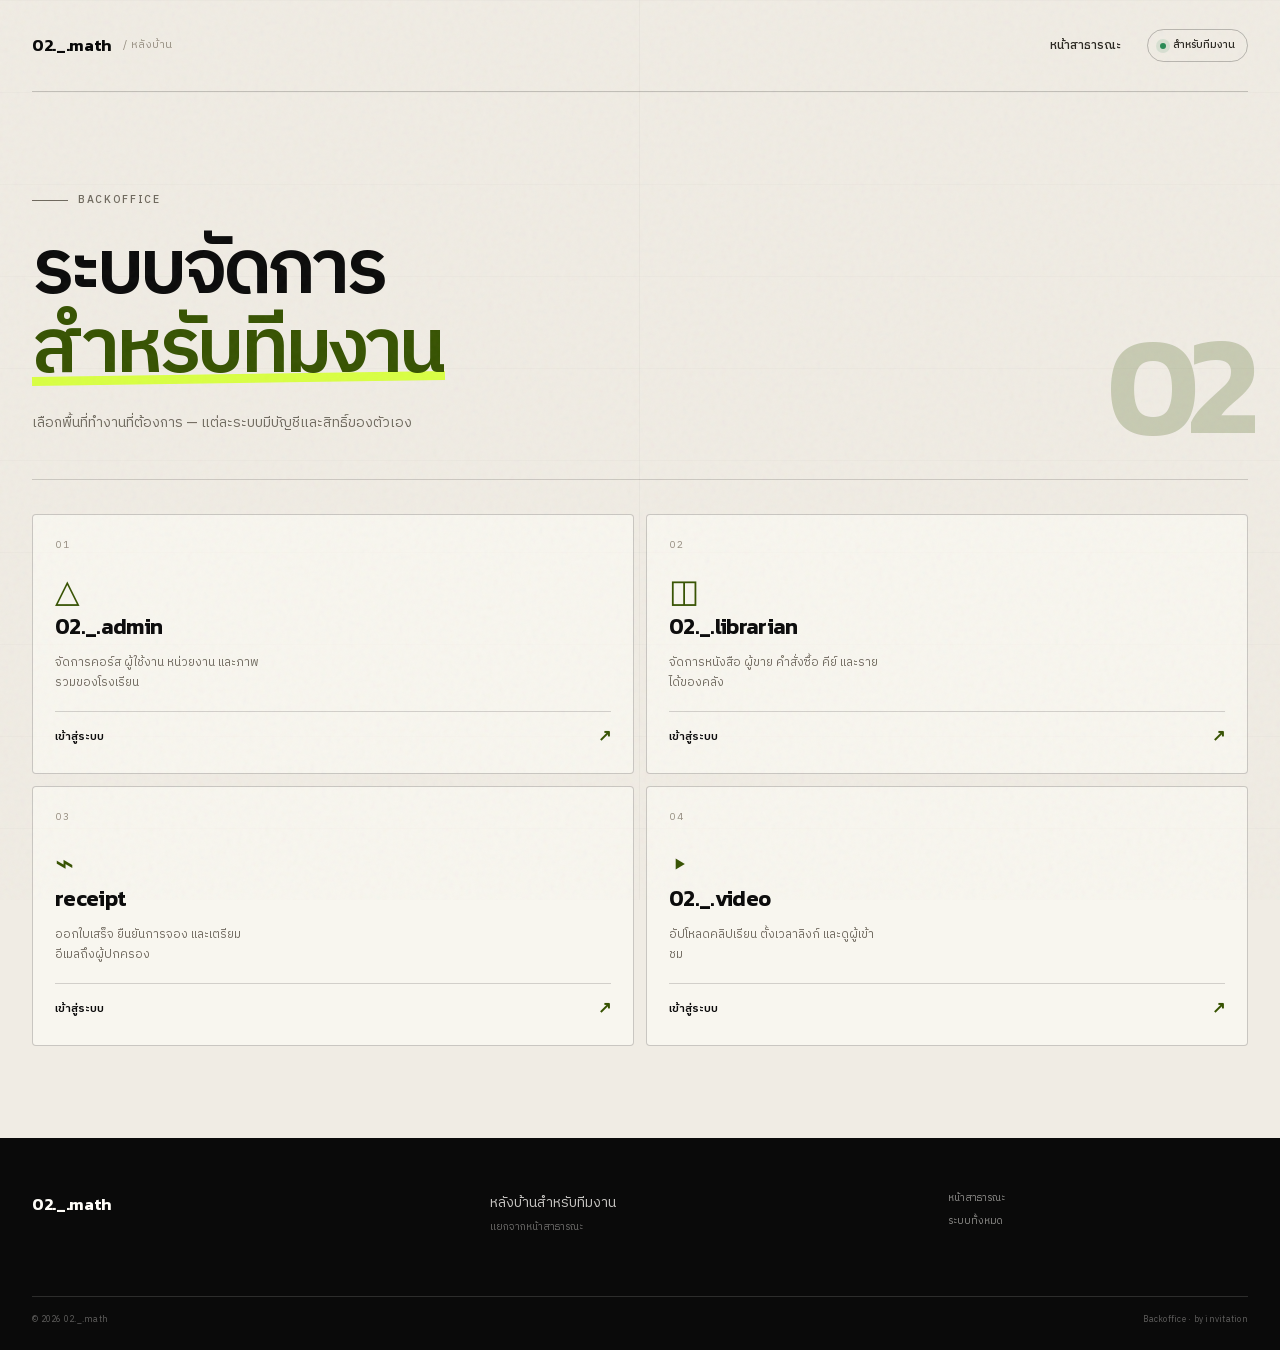
==== admin/index.html @ e500e53e "Use SVG play icon for video backoffice card" ====
<!doctype html>
<html lang="th">
<head>
  <meta charset="UTF-8">
  <meta name="viewport" content="width=device-width, initial-scale=1.0, viewport-fit=cover">
  <meta name="theme-color" content="#f0ece4">
  <meta name="robots" content="noindex, nofollow">
  <title>02._.math — หลังบ้านสำหรับทีมงาน</title>
  <link rel="icon" href="../Circle.jpg">
  <link rel="apple-touch-icon" href="../Circle.jpg">
  <link rel="preload" href="../assets/fonts/ibm-plex-sans-thai-400-thai.woff2" as="font" type="font/woff2" crossorigin>
  <link rel="stylesheet" href="../styles.css?v=20261112f">
  <link rel="stylesheet" href="./admin.css?v=20261115a">
</head>
<body class="backoffice-page">
  <div class="grain" aria-hidden="true"></div>
  <header class="topbar backoffice-topbar">
    <a class="brand" href="../" aria-label="02._.math หน้าหลัก">
      <span class="brand__name">02._.math</span>
      <span class="backoffice-crumb">/ หลังบ้าน</span>
    </a>
    <nav class="nav" aria-label="เมนู">
      <a href="../">หน้าสาธารณะ</a>
      <span class="nav__status"><span class="status-dot"></span> สำหรับทีมงาน</span>
    </nav>
  </header>

  <main>
    <section class="backoffice-hero">
      <div class="backoffice-hero__copy">
        <p class="eyebrow"><span class="eyebrow__line"></span> Backoffice</p>
        <h1>ระบบจัดการ<br><span class="accent">สำหรับทีมงาน</span></h1>
        <p>เลือกพื้นที่ทำงานที่ต้องการ — แต่ละระบบมีบัญชีและสิทธิ์ของตัวเอง</p>
      </div>
      <div class="backoffice-hero__mark" aria-hidden="true">02</div>
    </section>

    <section class="backoffice-grid" id="backoffice-grid" aria-label="ระบบหลังบ้าน">
      <a class="backoffice-card" href="https://admin.02math.com">
        <span class="backoffice-card__num">01</span>
        <span class="backoffice-card__glyph" aria-hidden="true">△</span>
        <h2>02._.admin</h2>
        <p>จัดการคอร์ส ผู้ใช้งาน หน่วยงาน และภาพรวมของโรงเรียน</p>
        <span class="backoffice-card__link">เข้าสู่ระบบ <span aria-hidden="true">↗</span></span>
      </a>
      <a class="backoffice-card" href="https://librarian.02math.com">
        <span class="backoffice-card__num">02</span>
        <span class="backoffice-card__glyph" aria-hidden="true">◫</span>
        <h2>02._.librarian</h2>
        <p>จัดการหนังสือ ผู้ขาย คำสั่งซื้อ คีย์ และรายได้ของคลัง</p>
        <span class="backoffice-card__link">เข้าสู่ระบบ <span aria-hidden="true">↗</span></span>
      </a>
      <a class="backoffice-card" href="https://receipt.02math.com">
        <span class="backoffice-card__num">03</span>
        <span class="backoffice-card__glyph" aria-hidden="true">⌁</span>
        <h2>receipt</h2>
        <p>ออกใบเสร็จ ยืนยันการจอง และเตรียมอีเมลถึงผู้ปกครอง</p>
        <span class="backoffice-card__link">เข้าสู่ระบบ <span aria-hidden="true">↗</span></span>
      </a>
      <a class="backoffice-card" href="https://videos.02math.com">
        <span class="backoffice-card__num">04</span>
        <span class="backoffice-card__glyph" aria-hidden="true"><svg viewBox="0 0 24 24" width="20" height="20" fill="currentColor" focusable="false"><path d="M8 5.4v13.2L19 12z"/></svg></span>
        <h2>02._.video</h2>
        <p>อัปโหลดคลิปเรียน ตั้งเวลาลิงก์ และดูผู้เข้าชม</p>
        <span class="backoffice-card__link">เข้าสู่ระบบ <span aria-hidden="true">↗</span></span>
      </a>
    </section>
  </main>

  <footer class="footer">
    <div class="footer__top">
      <a class="brand" href="../"><span class="brand__name">02._.math</span></a>
      <p>หลังบ้านสำหรับทีมงาน<br><span>แยกจากหน้าสาธารณะ</span></p>
      <div class="footer__links"><a href="../">หน้าสาธารณะ</a><a href="#backoffice-grid">ระบบทั้งหมด</a></div>
    </div>
    <div class="footer__bottom"><span>© <span data-year>2026</span> 02._.math</span><span>Backoffice · by invitation</span></div>
  </footer>
  <script>document.querySelector('[data-year]').textContent = new Date().getFullYear();</script>
</body>
</html>
---- styles.css ----
@font-face {
  font-family: 'IBM Plex Sans Thai';
  font-style: normal;
  font-weight: 400;
  font-display: swap;
  src: url('./assets/fonts/ibm-plex-sans-thai-400-thai.woff2') format('woff2');
  unicode-range: U+0E01-0E5B, U+200C-200D, U+25CC;
}
@font-face {
  font-family: 'IBM Plex Sans Thai';
  font-style: normal;
  font-weight: 500;
  font-display: swap;
  src: url('./assets/fonts/ibm-plex-sans-thai-500-thai.woff2') format('woff2');
  unicode-range: U+0E01-0E5B, U+200C-200D, U+25CC;
}
@font-face {
  font-family: 'IBM Plex Sans Thai';
  font-style: normal;
  font-weight: 600;
  font-display: swap;
  src: url('./assets/fonts/ibm-plex-sans-thai-600-thai.woff2') format('woff2');
  unicode-range: U+0E01-0E5B, U+200C-200D, U+25CC;
}
@font-face {
  font-family: 'IBM Plex Sans Thai';
  font-style: normal;
  font-weight: 400;
  font-display: swap;
  src: url('./assets/fonts/ibm-plex-sans-thai-400-latin.woff2') format('woff2');
  unicode-range: U+0000-00FF, U+2000-206F, U+2122, U+2191, U+2193, U+2212, U+2215, U+FEFF;
}
@font-face {
  font-family: 'IBM Plex Sans Thai';
  font-style: normal;
  font-weight: 500;
  font-display: swap;
  src: url('./assets/fonts/ibm-plex-sans-thai-500-latin.woff2') format('woff2');
  unicode-range: U+0000-00FF, U+2000-206F, U+2122, U+2191, U+2193, U+2212, U+2215, U+FEFF;
}
@font-face {
  font-family: 'IBM Plex Sans Thai';
  font-style: normal;
  font-weight: 600;
  font-display: swap;
  src: url('./assets/fonts/ibm-plex-sans-thai-600-latin.woff2') format('woff2');
  unicode-range: U+0000-00FF, U+2000-206F, U+2122, U+2191, U+2193, U+2212, U+2215, U+FEFF;
}
@font-face {
  font-family: 'Kanit';
  font-style: normal;
  font-weight: 600;
  font-display: swap;
  src: url('./assets/fonts/kanit-600-latin.woff2') format('woff2');
  unicode-range: U+0000-00FF;
}

:root {
  --paper: #f0ece4;
  --paper-deep: #e6e0d5;
  --surface: #fffdf8;
  --ink: #0a0a0a;
  --ink-soft: #2b2822;
  --muted: #6e685d;
  --muted-2: #948c7f;
  --line: #d8d0c2;
  --line-strong: #bdb3a3;
  --accent: #d9ff43;
  --accent-dark: #365200;
  --font: 'IBM Plex Sans Thai', 'Sukhumvit Set', 'Thonburi', -apple-system, BlinkMacSystemFont, sans-serif;
  --brand: 'Kanit', 'IBM Plex Sans Thai', sans-serif;
  --shell: min(1240px, calc(100% - 64px));
}

* { box-sizing: border-box; }
html { scroll-behavior: smooth; }
body {
  margin: 0;
  background: var(--paper);
  color: var(--ink);
  font-family: var(--font);
  font-size: 16px;
  line-height: 1.65;
  -webkit-font-smoothing: antialiased;
  overflow-x: hidden;
}
body::before {
  content: '';
  position: fixed;
  inset: 0;
  pointer-events: none;
  z-index: 0;
  background:
    linear-gradient(90deg, transparent 0, transparent calc(50% - .5px), rgba(10,10,10,.035) calc(50% - .5px), rgba(10,10,10,.035) calc(50% + .5px), transparent calc(50% + .5px)),
    linear-gradient(rgba(10,10,10,.025) 1px, transparent 1px);
  background-size: 100% 100%, 100% 92px;
}
.grain {
  position: fixed;
  inset: 0;
  z-index: 1;
  pointer-events: none;
  opacity: .22;
  background-image: url("data:image/svg+xml,%3Csvg viewBox='0 0 180 180' xmlns='http://www.w3.org/2000/svg'%3E%3Cfilter id='n'%3E%3CfeTurbulence type='fractalNoise' baseFrequency='.9' numOctaves='3' stitchTiles='stitch'/%3E%3C/filter%3E%3Crect width='100%25' height='100%25' filter='url(%23n)' opacity='.22'/%3E%3C/svg%3E");
}
a { color: inherit; text-decoration: none; }
button, a { -webkit-tap-highlight-color: transparent; }
::selection { background: var(--accent); color: var(--ink); }

.topbar {
  position: relative;
  z-index: 5;
  width: var(--shell);
  margin: 0 auto;
  min-height: 92px;
  display: flex;
  align-items: center;
  justify-content: space-between;
  border-bottom: 1px solid rgba(10,10,10,.16);
}
.brand { display: inline-flex; align-items: center; gap: 11px; }
.brand__logo { width: 38px; height: 38px; display: block; border-radius: 50%; object-fit: cover; }
.brand__mark {
  width: 38px; height: 38px;
  display: inline-flex; align-items: center; justify-content: center;
  border-radius: 50%;
  background: var(--ink);
  color: var(--paper);
  font-family: var(--brand);
  font-size: 15px;
  letter-spacing: -.03em;
  padding-top: 2px;
}
.brand__name {
  font-family: var(--brand);
  font-size: 17px;
  letter-spacing: -.02em;
}
.nav { display: flex; align-items: center; gap: 26px; font-size: 12px; font-weight: 500; color: var(--ink-soft); }
.nav a { transition: opacity .2s ease; }
.nav a:hover { opacity: .58; }
.nav__status {
  display: inline-flex; align-items: center; gap: 7px;
  border: 1px solid rgba(10,10,10,.24);
  border-radius: 99px;
  padding: 7px 12px;
  font-size: 10.5px;
  white-space: nowrap;
}
.status-dot { width: 6px; height: 6px; border-radius: 50%; background: #2b8a56; box-shadow: 0 0 0 4px rgba(43,138,86,.12); }

.hero {
  position: relative;
  z-index: 2;
  width: var(--shell);
  margin: 0 auto;
  min-height: min(790px, calc(100svh - 92px));
  display: grid;
  grid-template-columns: 1.14fr .86fr;
  gap: 24px;
  align-items: center;
  padding: 64px 0 74px;
}
.eyebrow {
  display: flex; align-items: center; gap: 10px;
  margin: 0 0 22px;
  color: var(--muted);
  font-size: 10.5px;
  letter-spacing: .16em;
  text-transform: uppercase;
  font-weight: 500;
}
.eyebrow__line { display: inline-block; width: 36px; height: 1px; background: currentColor; }
.hero h1 {
  margin: 0;
  font-family: var(--font);
  font-size: clamp(44px, 6.4vw, 92px);
  font-weight: 600;
  line-height: .98;
  letter-spacing: -.045em;
}
.hero__accent { display: inline-block; position: relative; color: var(--accent-dark); }
.hero__accent::after {
  content: '';
  position: absolute;
  left: .01em; right: -.02em; bottom: .075em;
  height: .10em;
  background: var(--accent);
  z-index: -1;
  transform: rotate(-1deg);
}
.hero__lead {
  max-width: 470px;
  margin: 28px 0 0;
  color: var(--muted);
  font-size: 14.5px;
  line-height: 1.85;
}
.hero__actions { display: flex; align-items: center; gap: 11px; margin-top: 32px; flex-wrap: wrap; }
.btn {
  display: inline-flex; align-items: center; justify-content: center; gap: 13px;
  min-height: 49px; padding: 0 21px;
  border-radius: 99px;
  font-family: var(--font);
  font-size: 12px; font-weight: 500;
  border: 1px solid transparent;
  transition: transform .2s ease, background .2s ease, color .2s ease, border-color .2s ease;
}
.btn:hover { transform: translateY(-2px); }
.btn--dark { background: var(--ink); color: var(--surface); }
.btn--dark:hover { background: #29251f; }
.btn__arrow {
  display: inline-flex; align-items: center; justify-content: center;
  width: 22px; height: 22px; border-radius: 50%;
  background: var(--accent); color: var(--ink); font-size: 12px;
}
.btn--quiet { border-color: rgba(10,10,10,.2); color: var(--ink-soft); padding-right: 19px; }
.btn--quiet:hover { background: rgba(255,255,255,.4); }
.hero__note {
  display: flex; align-items: center; gap: 12px;
  margin-top: 42px;
  color: var(--muted-2);
  font-size: 10px; line-height: 1.65;
}
.hero__note-mark {
  display: inline-flex; align-items: center; justify-content: center;
  width: 31px; height: 31px; border-radius: 50%; border: 1px solid var(--line-strong);
  font-family: var(--brand); font-size: 11px; color: var(--ink);
  flex: 0 0 auto;
}

.hero__visual {
  position: relative;
  min-height: 580px;
  display: flex; align-items: center; justify-content: center;
}
.orbit {
  position: absolute;
  border-radius: 50%;
  border: 1px solid rgba(10,10,10,.2);
}
.orbit--outer { width: min(470px, 100%); aspect-ratio: 1; border-style: dashed; animation: spin 60s linear infinite; }
.orbit--inner { width: min(335px, 71%); aspect-ratio: 1; border-color: rgba(10,10,10,.14); }
.orbit::before, .orbit::after {
  content: ''; position: absolute; width: 7px; height: 7px; border-radius: 50%;
  background: var(--ink);
}
.orbit--outer::before { top: 7.5%; left: 22%; }
.orbit--outer::after { bottom: 16%; right: 7%; background: var(--accent); border: 1px solid var(--ink); }
.orbit--inner::before { top: 36%; left: -4px; background: var(--accent); border: 1px solid var(--ink); }
.orbit--inner::after { display: none; }
.orbit__dot { position: absolute; border-radius: 50%; }
.orbit__dot--one { width: 13px; height: 13px; background: var(--ink); top: 17%; right: 24%; }
.orbit__dot--two { width: 6px; height: 6px; background: var(--accent); border: 1px solid var(--ink); bottom: 22%; left: 13%; }
@keyframes spin { to { transform: rotate(360deg); } }

.monogram {
  position: relative;
  z-index: 2;
  width: min(225px, 48%);
  aspect-ratio: 1;
  border-radius: 50%;
  background: var(--ink);
  color: var(--paper);
  display: flex; flex-direction: column; align-items: center; justify-content: center;
  box-shadow: 0 26px 70px rgba(12,10,6,.18);
}
.monogram::after {
  content: ''; position: absolute; inset: 13px; border: 1px solid rgba(240,236,228,.16); border-radius: 50%;
}
.monogram__count {
  font-family: var(--brand);
  font-size: clamp(56px, 7vw, 82px);
  line-height: .9;
  letter-spacing: -.07em;
}
.monogram__caption {
  margin-top: 8px;
  color: rgba(240,236,228,.54);
  font-size: 9px;
  letter-spacing: .24em;
  text-transform: uppercase;
}
.float-tag {
  position: absolute; z-index: 3;
  display: inline-flex; align-items: center; gap: 7px;
  padding: 8px 11px;
  border: 1px solid rgba(10,10,10,.18);
  border-radius: 8px;
  background: rgba(255,253,248,.84);
  backdrop-filter: blur(9px);
  font-family: var(--brand);
  font-size: 11px;
  letter-spacing: -.01em;
  white-space: nowrap;
  box-shadow: 0 7px 20px rgba(15,12,7,.06);
  will-change: transform;
  animation: float 7.5s ease-in-out infinite;
}
.float-tag small { font-family: var(--font); color: var(--muted); font-size: 8.5px; letter-spacing: 0; margin-left: 1px; }
.float-tag__dot { width: 5px; height: 5px; border-radius: 50%; background: var(--ink); flex: 0 0 auto; }
.float-tag--a { top: 11%; left: 2%; --rot: -4deg; animation-delay: 0s; }
.float-tag--b { top: 25%; right: -1%; --rot: 3deg; animation-delay: -1.6s; }
.float-tag--c { bottom: 26%; left: 0%; --rot: 3deg; animation-delay: -3.1s; }
.float-tag--d { bottom: 11%; right: 6%; --rot: -3deg; animation-delay: -4.4s; }
.float-tag--e { top: 47%; right: -3%; --rot: -2deg; animation-delay: -5.7s; }
@keyframes float {
  0%, 100% { transform: translate3d(0, 0, 0) rotate(var(--rot, 0deg)); }
  50% { transform: translate3d(0, -11px, 0) rotate(calc(var(--rot, 0deg) + 1.2deg)); }
}

.ticker {
  position: relative; z-index: 2;
  overflow: hidden;
  max-width: 100vw;
  border-top: 1px solid rgba(10,10,10,.18);
  border-bottom: 1px solid rgba(10,10,10,.18);
  background: rgba(255,253,248,.34);
}
.ticker__track {
  width: max-content;
  display: flex; align-items: center; gap: 27px;
  padding: 12px 0;
  animation: ticker 32s linear infinite;
  font-family: var(--brand);
  font-size: 10px; letter-spacing: .2em;
}
.ticker__track i { color: var(--accent-dark); font-style: normal; font-size: 11px; }
@keyframes ticker { to { transform: translateX(-50%); } }

.systems { position: relative; z-index: 2; width: var(--shell); margin: 0 auto; padding: 116px 0 70px; scroll-margin-top: 30px; }
.section-intro { margin-bottom: 38px; }
.section-intro__row { display: flex; align-items: flex-end; justify-content: space-between; gap: 40px; }
.section-intro h2, .about h2 {
  margin: 0;
  font-size: clamp(30px, 4vw, 52px);
  font-weight: 600;
  line-height: 1.18;
  letter-spacing: -.025em;
}
.section-intro__row > p { max-width: 330px; margin: 0 0 5px; color: var(--muted); font-size: 12px; line-height: 1.8; }
.system-grid { display: grid; grid-template-columns: 1fr 1fr; border-top: 1px solid var(--line-strong); border-left: 1px solid var(--line-strong); }
.system-card {
  min-height: 295px;
  padding: 27px 29px 22px;
  display: flex; flex-direction: column; justify-content: space-between;
  border-right: 1px solid var(--line-strong);
  border-bottom: 1px solid var(--line-strong);
  background: rgba(255,253,248,.18);
  transition: background .28s ease, color .28s ease;
}
.system-card:hover { background: var(--ink); color: var(--surface); }
.system-card:hover .system-card__kicker,
.system-card:hover .system-card__desc,
.system-card:hover .system-card__foot { color: rgba(255,253,248,.7); }
.system-card:hover .system-card__icon { border-color: rgba(255,253,248,.24); color: var(--accent); }
.system-card:hover .text-link { color: var(--accent); }
.system-card__top { display: flex; align-items: flex-start; justify-content: space-between; }
.system-card__num { color: var(--muted-2); font-family: var(--brand); font-size: 10px; letter-spacing: .12em; }
.system-card__arrow { display: inline-flex; align-items: center; justify-content: center; width: 27px; height: 27px; border: 1px solid var(--line-strong); border-radius: 50%; font-size: 13px; transition: transform .25s ease, border-color .25s ease; }
.system-card:hover .system-card__arrow { transform: translate(2px,-2px); border-color: rgba(255,253,248,.35); }
.system-card__icon { width: 31px; height: 31px; display: inline-flex; align-items: center; justify-content: center; margin: 1px 0 25px; border: 1px solid var(--line-strong); border-radius: 50%; color: var(--ink-soft); transition: border-color .25s ease, color .25s ease; }
.system-card__icon svg { width: 15px; height: 15px; }
.system-card__kicker { margin: 0 0 4px; color: var(--muted); font-size: 9px; letter-spacing: .12em; text-transform: uppercase; }
.system-card h3 { margin: 0; font-family: var(--brand); font-size: 24px; font-weight: 600; letter-spacing: -.04em; line-height: 1.1; }
.system-card__desc { max-width: 310px; margin: 7px 0 0; color: var(--muted); font-size: 12px; line-height: 1.7; }
.system-card__foot { display: flex; align-items: center; justify-content: space-between; gap: 10px; margin-top: 28px; padding-top: 13px; border-top: 1px solid rgba(10,10,10,.12); color: var(--muted-2); font-size: 9px; }
.system-card:hover .system-card__foot { border-top-color: rgba(255,253,248,.15); }
.text-link { color: var(--ink-soft); font-size: 9.5px; font-weight: 500; white-space: nowrap; transition: color .25s ease; }

.about {
  position: relative; z-index: 2;
  width: var(--shell); margin: 0 auto;
  display: grid; grid-template-columns: .45fr 1fr .7fr;
  gap: 38px; align-items: end;
  padding: 98px 0 110px;
  border-top: 1px solid var(--line-strong);
}
.about__mark { font-family: var(--brand); font-size: clamp(90px, 13vw, 190px); line-height: .7; letter-spacing: -.09em; color: transparent; -webkit-text-stroke: 1px var(--line-strong); }
.about__copy h2 { font-size: clamp(28px, 3.4vw, 45px); line-height: 1.3; }
.about__copy em { font-style: normal; position: relative; z-index: 0; }
.about__copy em::after { content: ''; }
.about__copy em::after { content: ''; position: absolute; left: 0; right: 0; bottom: .03em; height: .18em; background: var(--accent); z-index: -1; }
.about__copy > p:last-child { max-width: 550px; margin: 23px 0 0; color: var(--muted); font-size: 12px; line-height: 1.9; }
.about__stats { display: grid; grid-template-columns: 1fr; border-top: 1px solid var(--line-strong); }
.about__stats div { display: flex; align-items: baseline; justify-content: space-between; gap: 10px; padding: 12px 0; border-bottom: 1px solid var(--line); }
.about__stats strong { font-family: var(--brand); font-size: 25px; font-weight: 600; letter-spacing: -.04em; }
.about__stats span { color: var(--muted); font-size: 9px; }

.footer { position: relative; z-index: 2; background: var(--ink); color: var(--surface); }
.footer__top, .footer__bottom { width: var(--shell); margin: 0 auto; }
.footer__top { display: grid; grid-template-columns: 1fr 1fr .7fr; gap: 30px; align-items: start; padding: 52px 0 58px; }
.brand--footer .brand__mark { background: var(--accent); color: var(--ink); }
.brand__logo--footer { width: 38px; height: 38px; }
.footer__top p { margin: 1px 0 0; color: rgba(255,253,248,.78); font-size: 14px; line-height: 1.7; }
.footer__top p span { color: rgba(255,253,248,.42); font-size: 10px; }
.footer__links { display: flex; flex-direction: column; align-items: flex-start; gap: 7px; color: rgba(255,253,248,.56); font-size: 10px; }
.footer__links a { transition: color .2s ease; }
.footer__links a:hover { color: var(--accent); }
.footer__bottom { display: flex; justify-content: space-between; gap: 20px; padding: 16px 0 23px; border-top: 1px solid rgba(255,253,248,.14); color: rgba(255,253,248,.35); font-size: 8.5px; letter-spacing: .03em; }

@media (min-width: 901px) {
  .about__copy em { white-space: nowrap; }
}

@media (max-width: 900px) {
  :root { --shell: calc(100% - 40px); }
  .hero { grid-template-columns: 1fr; padding-top: 52px; gap: 0; }
  .hero__visual { min-height: 480px; margin-top: 22px; }
  .hero h1 { font-size: clamp(38px, 8.6vw, 72px); }
  .section-intro__row { display: block; }
  .section-intro__row > p { margin-top: 15px; }
  .about { grid-template-columns: .35fr 1fr; }
  .about__stats { grid-column: 2; grid-template-columns: repeat(3, 1fr); gap: 12px; }
  .about__stats div { display: block; border-bottom: 0; border-top: 0; padding: 0; }
  .about__stats span { display: block; margin-top: 2px; }
}

@media (max-width: 620px) {
  :root { --shell: calc(100% - 30px); }
  body::before { background-size: 100% 100%, 100% 80px; }
  .topbar { min-height: 74px; }
  .brand__mark { width: 33px; height: 33px; font-size: 13px; }
  .brand__name { font-size: 15px; }
  .nav > a:not(.nav__status) { display: none; }
  .nav__status { padding: 6px 9px; font-size: 9px; }
  .hero { min-height: auto; padding: 46px 0 52px; }
  .eyebrow { margin-bottom: 17px; font-size: 9px; }
  .hero h1 { font-size: clamp(35px, 9.5vw, 41px); letter-spacing: -.03em; }
  .hero__lead { margin-top: 21px; font-size: 13px; }
  .hero__actions { margin-top: 24px; gap: 8px; }
  .btn { min-height: 45px; font-size: 11px; padding: 0 17px; }
  .hero__note { margin-top: 28px; }
  .hero__visual { min-height: 385px; margin-top: 4px; }
  .orbit--outer { width: min(315px, 92%); }
  .orbit--inner { width: 226px; }
  .monogram { width: 158px; }
  .monogram__count { font-size: 55px; }
  .float-tag--e { top: 46%; right: 0; }
  .float-tag { font-size: 9.5px; padding: 6px 8px; gap: 5px; }
  .float-tag small { font-size: 7.5px; }
  .float-tag--a { top: 9%; left: 0; }
  .float-tag--b { top: 24%; right: 0; }
  .float-tag--c { bottom: 22%; left: 0; }
  .float-tag--d { bottom: 9%; right: 2%; }
  .visual-caption { display: none; }
  .ticker__track { gap: 20px; font-size: 8.5px; padding: 9px 0; }
  .systems { padding: 76px 0 44px; }
  .section-intro { margin-bottom: 26px; }
  .section-intro h2, .about h2 { font-size: 29px; }
  .system-grid { grid-template-columns: 1fr; }
  .system-card { min-height: 260px; padding: 22px 21px 18px; }
  .system-card h3 { font-size: 22px; }
  .system-card__desc { font-size: 11px; }
  .system-card__icon { margin-bottom: 20px; }
  .about { display: block; padding: 66px 0 76px; }
  .about__mark { margin-bottom: 25px; font-size: 86px; }
  .about__copy h2 { font-size: 30px; }
  .about__copy > p:last-child { font-size: 11px; }
  .about__stats { grid-template-columns: repeat(3, 1fr); gap: 8px; margin-top: 27px; }
  .about__stats strong { font-size: 22px; }
  .about__stats span { font-size: 8px; }
  .footer__top { grid-template-columns: 1fr; gap: 20px; padding: 38px 0 40px; }
  .footer__top p { font-size: 12px; }
  .footer__links { flex-direction: row; gap: 15px; }
  .footer__bottom { display: block; line-height: 2; padding-bottom: 18px; }
  .footer__bottom span { display: block; }
}

@media (prefers-reduced-motion: reduce) {
  html { scroll-behavior: auto; }
  .orbit--outer, .ticker__track, .float-tag { animation: none; }
  .btn, .system-card, .system-card__arrow, .text-link { transition: none; }
}

/* ------------------------------------------------------------------------
   particle constellation + kinetic title (opening interaction)
   ------------------------------------------------------------------------ */
.hero__visual { isolation: isolate; }
.particle-field {
  position: absolute; inset: 0; z-index: 1;
  width: 100%; height: 100%; pointer-events: none;
}
.hero__visual .orbit { z-index: 0; transition: opacity .5s ease; }
.hero__visual .monogram { z-index: 3; transition: opacity .45s ease, transform .45s ease; }
.hero__visual.has-particles .float-tag { opacity: 0; visibility: hidden; pointer-events: none; }
.hero__visual.is-text .orbit { opacity: .18; }
.hero__visual.is-text .monogram { opacity: .07; transform: scale(.88); }

.hero h1 .char {
  display: inline-block; opacity: 0; transform: translateY(34px) rotate(3deg);
  animation: char-in .8s cubic-bezier(.16,1,.3,1) forwards;
  animation-delay: calc(var(--i, 0) * 22ms);
  transition: color .18s ease, transform .18s cubic-bezier(.16,1,.3,1);
}
.hero h1 .char:hover { color: var(--accent-dark); transform: translateY(-5px) rotate(-2deg); }
@keyframes char-in { to { opacity: 1; transform: none; } }
.hero__accent .char { color: var(--accent-dark); }

/* easy backoffice entrance at the bottom of the public page */
.backoffice-strip {
  position: relative; z-index: 2;
  width: var(--shell); margin: 0 auto 70px; min-height: 86px;
  display: flex; align-items: center; gap: 18px; padding: 17px 24px;
  border: 1px solid rgba(10,10,10,.2); border-radius: 4px;
  background: rgba(255,253,248,.46); color: var(--ink);
  transition: background .25s, color .25s, border-color .25s, transform .25s;
}
.backoffice-strip:hover { background: var(--ink); color: var(--surface); border-color: var(--ink); transform: translateY(-2px); }
.backoffice-strip__eyebrow { color: var(--muted); font-size: 9px; letter-spacing: .18em; text-transform: uppercase; }
.backoffice-strip__title { font-family: var(--brand); font-size: clamp(19px, 2.2vw, 26px); font-weight: 600; letter-spacing: -.02em; }
.backoffice-strip__title span { display: inline-block; margin-left: 5px; color: var(--accent-dark); font-size: .8em; transition: transform .2s; }
.backoffice-strip:hover .backoffice-strip__eyebrow { color: rgba(255,253,248,.5); }
.backoffice-strip:hover .backoffice-strip__title span { color: var(--accent); transform: translate(3px,-3px); }
.backoffice-strip__meta { margin-left: auto; color: var(--muted); font-size: 9px; letter-spacing: .08em; text-transform: uppercase; }
.backoffice-strip:hover .backoffice-strip__meta { color: rgba(255,253,248,.48); }

@media (max-width: 620px) {
  .backoffice-strip { flex-wrap: wrap; gap: 7px 14px; margin-bottom: 44px; padding: 16px; }
  .backoffice-strip__title { width: 100%; order: 2; }
  .backoffice-strip__meta { margin-left: auto; order: 3; }
  .hero h1 .char { animation-duration: .65s; }
}
@media (prefers-reduced-motion: reduce) {
  .hero h1 .char { opacity: 1; transform: none; animation: none; }
}
.hero__visual.is-text .monogram { opacity: 0; }

/* keep the four word cards orbiting while the dot sphere reacts to the pointer */
.hero__visual.has-particles .float-tag {
  opacity: 1; visibility: visible; pointer-events: auto;
}
.hero__visual.is-cursor .monogram { opacity: .12; transform: scale(.86); }
.hero__visual.is-cursor .orbit { opacity: .3; }
.hero__visual.is-cursor .monogram { opacity: 0; }

/* bottom backoffice link: thin line arrow, no emoji */
.backoffice-strip__arrow {
  width: 18px; height: 18px; display: inline-block; margin-left: 7px;
  vertical-align: -2px; color: var(--accent-dark);
  transition: color .2s, transform .2s;
}
.backoffice-strip:hover .backoffice-strip__arrow { color: var(--accent); transform: translate(3px, 0); }
.backoffice-strip__title span { display: none; }
---- admin/admin.css ----
.backoffice-page { background: var(--paper); }
.backoffice-page::before { opacity: .8; }
.backoffice-topbar { border-bottom-color: rgba(10,10,10,.2); }
.backoffice-crumb { font-family: var(--font); font-size: 11px; font-weight: 400; color: var(--muted-2); letter-spacing: .04em; }
.backoffice-hero { width: var(--shell); margin: 0 auto; padding: clamp(58px, 8vw, 100px) 0 44px; display: flex; align-items: flex-end; justify-content: space-between; gap: 28px; border-bottom: 1px solid rgba(10,10,10,.16); }
.backoffice-hero h1 { margin: 0; font-family: var(--font); font-size: clamp(42px, 6vw, 78px); font-weight: 600; line-height: 1.03; letter-spacing: -.05em; }
.backoffice-hero h1 .accent { color: var(--accent-dark); position: relative; display: inline-block; }
.backoffice-hero h1 .accent::after { content: ''; position: absolute; left: 0; right: -.02em; bottom: .08em; height: .12em; background: var(--accent); z-index: -1; transform: rotate(-.8deg); }
.backoffice-hero p:last-child { margin: 20px 0 0; color: var(--muted); font-size: 14px; line-height: 1.8; }
.backoffice-hero__mark { font-family: var(--brand); font-size: clamp(84px, 11vw, 150px); font-weight: 600; line-height: .72; letter-spacing: -.08em; color: var(--accent-dark); opacity: .22; }
.backoffice-grid { width: var(--shell); margin: 0 auto; display: grid; grid-template-columns: repeat(3, minmax(0, 1fr)); gap: 12px; padding: 34px 0 92px; }
.backoffice-card { position: relative; min-height: 260px; display: flex; flex-direction: column; padding: 22px; border: 1px solid rgba(10,10,10,.2); border-radius: 4px; background: rgba(255,253,248,.56); color: var(--ink); transition: background .22s, color .22s, border-color .22s, transform .22s; }
.backoffice-card:hover { background: var(--ink); border-color: var(--ink); color: var(--surface); transform: translateY(-3px); }
.backoffice-card__num { font-size: 10px; letter-spacing: .16em; color: var(--muted-2); }
.backoffice-card:hover .backoffice-card__num { color: rgba(255,253,248,.5); }
.backoffice-card__glyph { margin-top: 22px; font-family: var(--brand); font-size: 32px; line-height: 1; color: var(--accent-dark); }
.backoffice-card:hover .backoffice-card__glyph { color: var(--accent); }
.backoffice-card h2 { margin: auto 0 0; font-family: var(--brand); font-size: 22px; font-weight: 600; letter-spacing: -.03em; }
.backoffice-card p { margin: 7px 0 0; color: var(--muted); font-size: 12px; line-height: 1.7; max-width: 30ch; }
.backoffice-card:hover p { color: rgba(255,253,248,.6); }
.backoffice-card__link { display: flex; align-items: center; justify-content: space-between; gap: 10px; margin-top: 18px; padding-top: 12px; border-top: 1px solid rgba(10,10,10,.16); font-size: 11px; font-weight: 600; }
.backoffice-card:hover .backoffice-card__link { border-color: rgba(255,253,248,.2); }
.backoffice-card__link span { font-size: 16px; color: var(--accent-dark); }
.backoffice-card:hover .backoffice-card__link span { color: var(--accent); }
@media (max-width: 820px) {
  .backoffice-hero { display: block; padding-top: 44px; }
  .backoffice-hero__mark { display: none; }
  .backoffice-grid { grid-template-columns: 1fr; padding-bottom: 60px; }
  .backoffice-card { min-height: 190px; }
}
.backoffice-grid { grid-template-columns: repeat(2, minmax(0, 1fr)); }
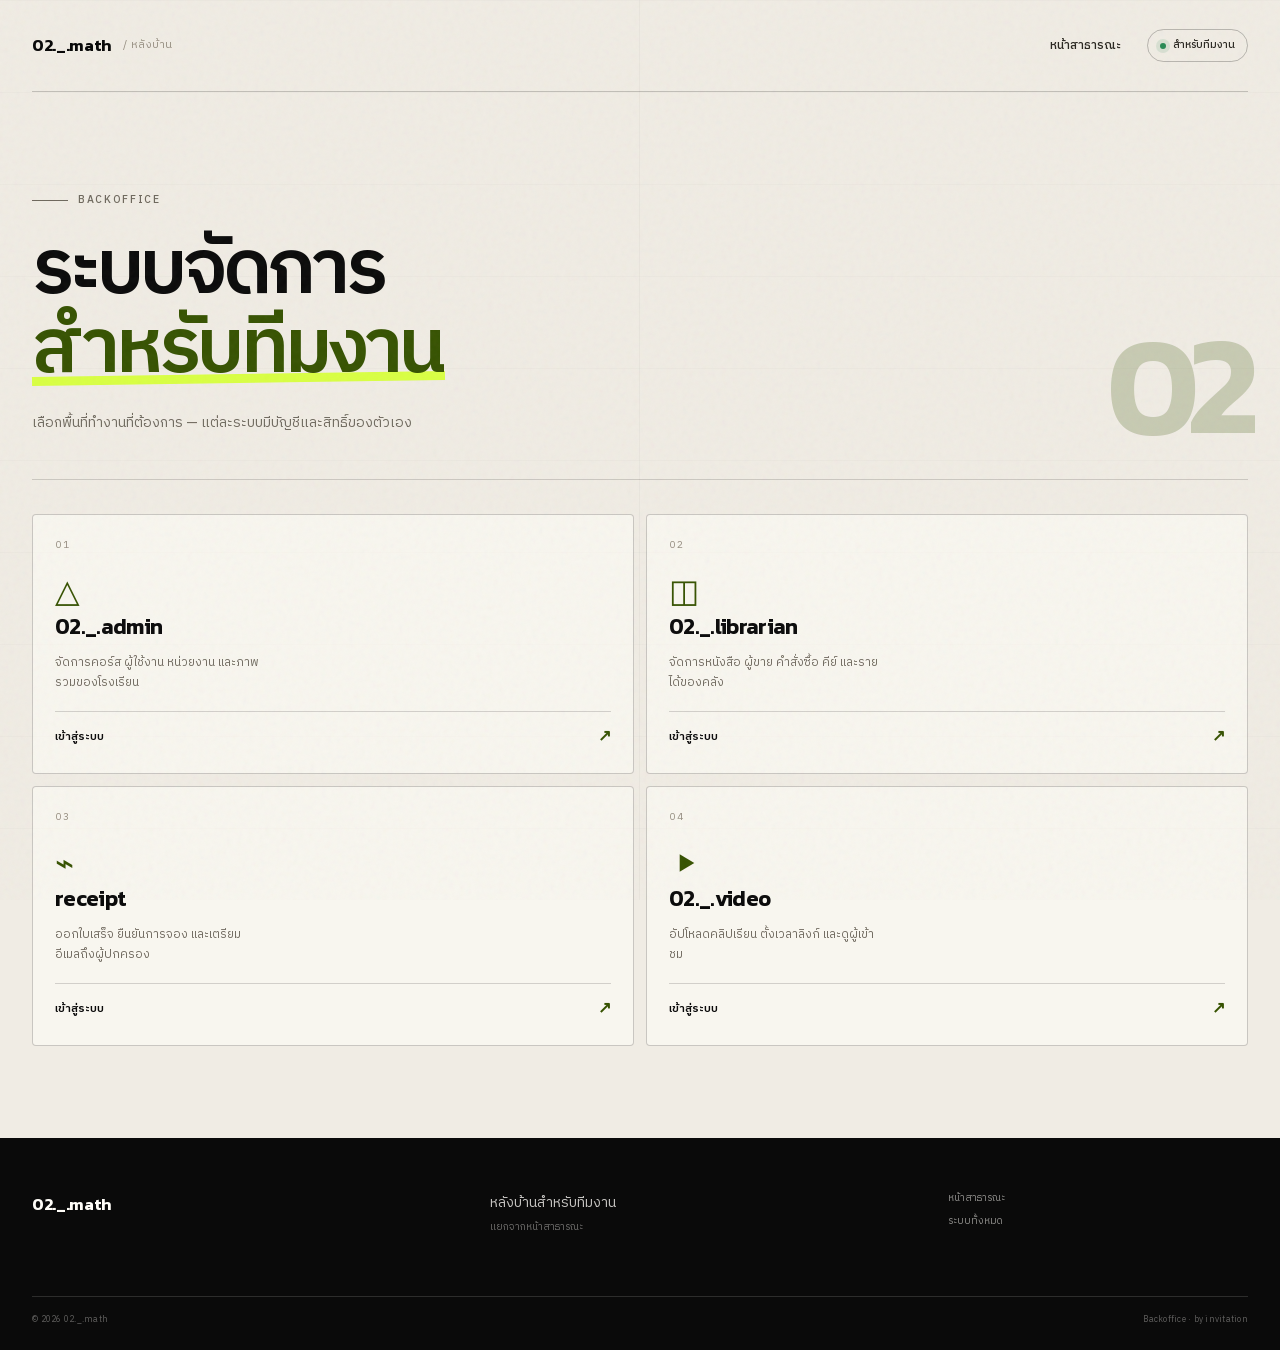
==== commit 82b57fcd: "Match video SVG icon to previous glyph size" ====
--- a/admin/index.html
+++ b/admin/index.html
@@ -10,7 +10,7 @@
   <link rel="apple-touch-icon" href="../Circle.jpg">
   <link rel="preload" href="../assets/fonts/ibm-plex-sans-thai-400-thai.woff2" as="font" type="font/woff2" crossorigin>
   <link rel="stylesheet" href="../styles.css?v=20261112f">
-  <link rel="stylesheet" href="./admin.css?v=20261115a">
+  <link rel="stylesheet" href="./admin.css?v=20261115b">
 </head>
 <body class="backoffice-page">
   <div class="grain" aria-hidden="true"></div>
@@ -59,7 +59,7 @@
       </a>
       <a class="backoffice-card" href="https://videos.02math.com">
         <span class="backoffice-card__num">04</span>
-        <span class="backoffice-card__glyph" aria-hidden="true"><svg viewBox="0 0 24 24" width="20" height="20" fill="currentColor" focusable="false"><path d="M8 5.4v13.2L19 12z"/></svg></span>
+        <span class="backoffice-card__glyph" aria-hidden="true"><svg viewBox="0 0 24 24" width="32" height="32" fill="currentColor" focusable="false"><path d="M8 5.4v13.2L19 12z"/></svg></span>
         <h2>02._.video</h2>
         <p>อัปโหลดคลิปเรียน ตั้งเวลาลิงก์ และดูผู้เข้าชม</p>
         <span class="backoffice-card__link">เข้าสู่ระบบ <span aria-hidden="true">↗</span></span>
--- a/admin/admin.css
+++ b/admin/admin.css
@@ -29,3 +29,5 @@
   .backoffice-card { min-height: 190px; }
 }
 .backoffice-grid { grid-template-columns: repeat(2, minmax(0, 1fr)); }
+
+.backoffice-card__glyph svg { display:block; width:32px; height:32px; }
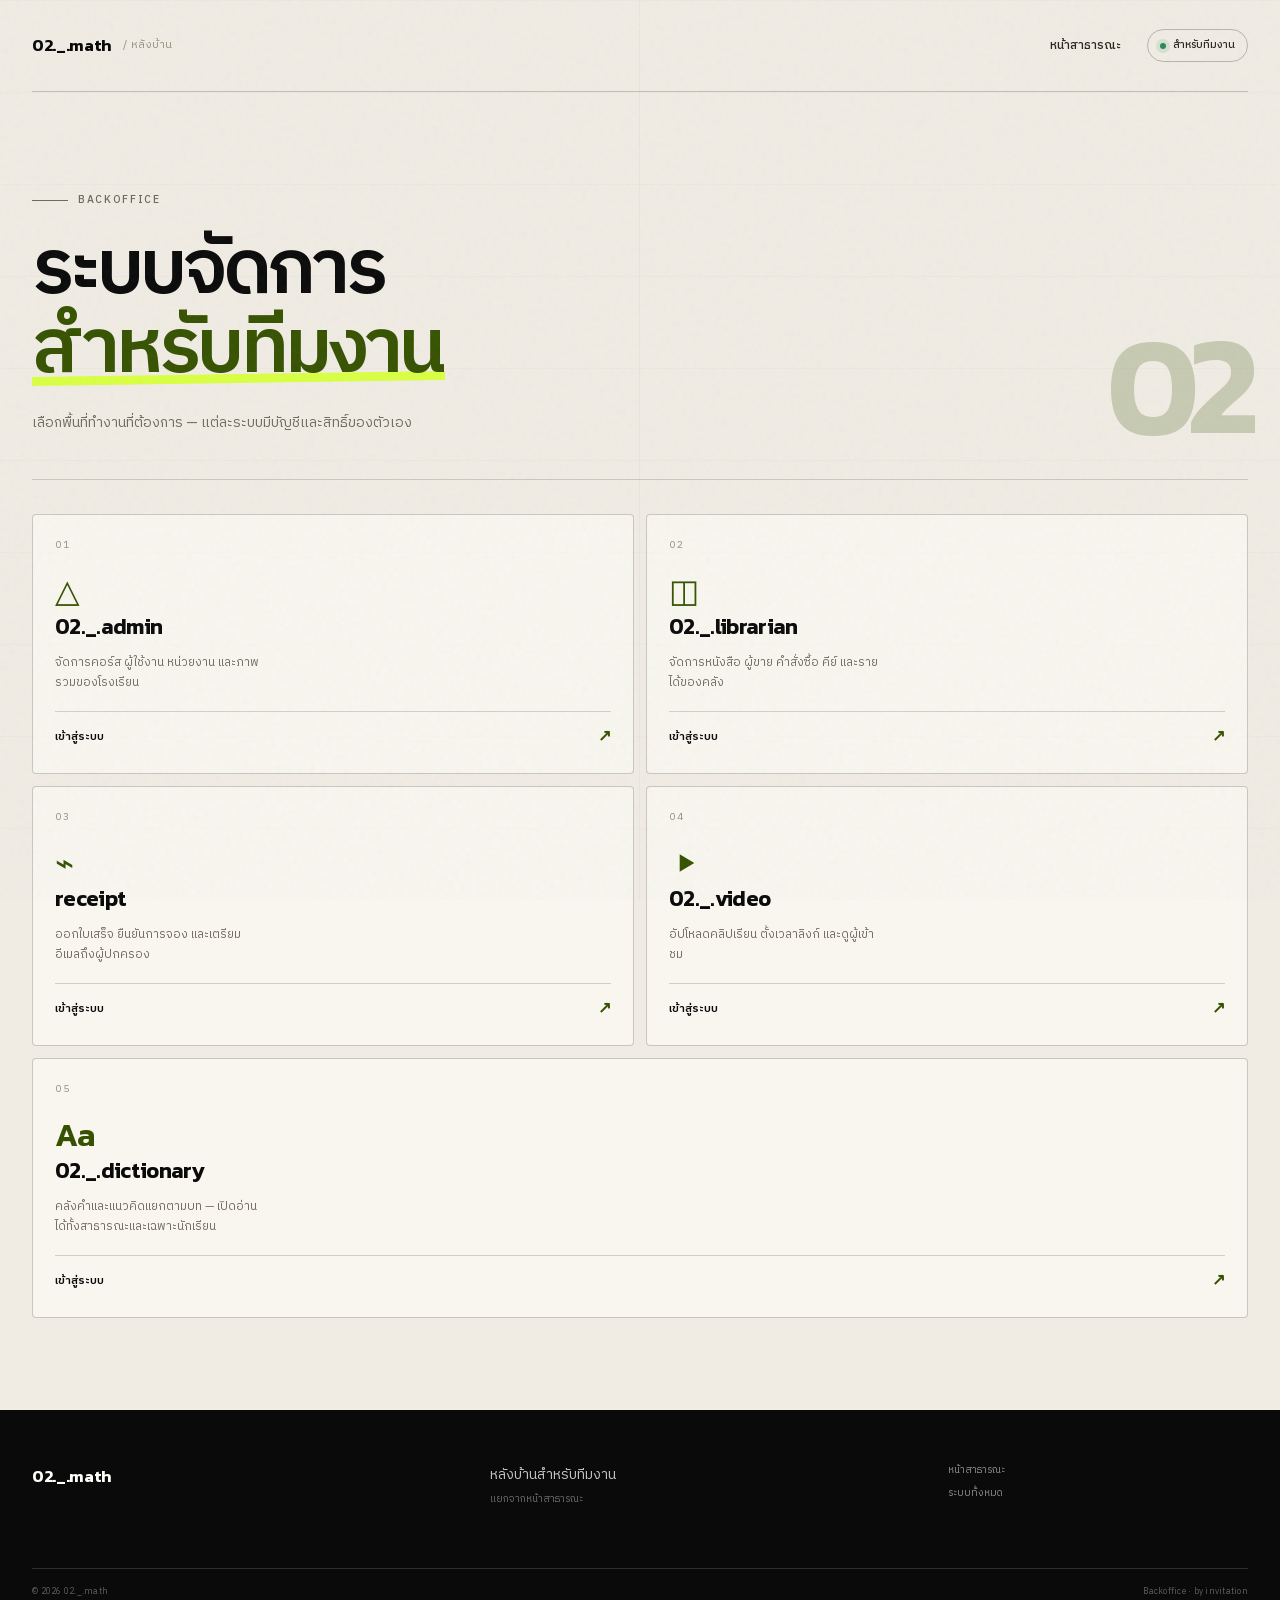
==== commit 902dc63e: "Add dictionary to backoffice" ====
--- a/admin/index.html
+++ b/admin/index.html
@@ -10,7 +10,7 @@
   <link rel="apple-touch-icon" href="../Circle.jpg">
   <link rel="preload" href="../assets/fonts/ibm-plex-sans-thai-400-thai.woff2" as="font" type="font/woff2" crossorigin>
   <link rel="stylesheet" href="../styles.css?v=20261112f">
-  <link rel="stylesheet" href="./admin.css?v=20261115b">
+  <link rel="stylesheet" href="./admin.css?v=20261115c">
 </head>
 <body class="backoffice-page">
   <div class="grain" aria-hidden="true"></div>
@@ -64,6 +64,13 @@
         <p>อัปโหลดคลิปเรียน ตั้งเวลาลิงก์ และดูผู้เข้าชม</p>
         <span class="backoffice-card__link">เข้าสู่ระบบ <span aria-hidden="true">↗</span></span>
       </a>
+      <a class="backoffice-card backoffice-card--wide" href="https://dictionary.02math.com">
+        <span class="backoffice-card__num">05</span>
+        <span class="backoffice-card__glyph" aria-hidden="true">Aa</span>
+        <h2>02._.dictionary</h2>
+        <p>คลังคำและแนวคิดแยกตามบท — เปิดอ่านได้ทั้งสาธารณะและเฉพาะนักเรียน</p>
+        <span class="backoffice-card__link">เข้าสู่ระบบ <span aria-hidden="true">↗</span></span>
+      </a>
     </section>
   </main>
 
--- a/admin/admin.css
+++ b/admin/admin.css
@@ -31,3 +31,5 @@
 .backoffice-grid { grid-template-columns: repeat(2, minmax(0, 1fr)); }
 
 .backoffice-card__glyph svg { display:block; width:32px; height:32px; }
+
+.backoffice-card--wide { grid-column: 1 / -1; }
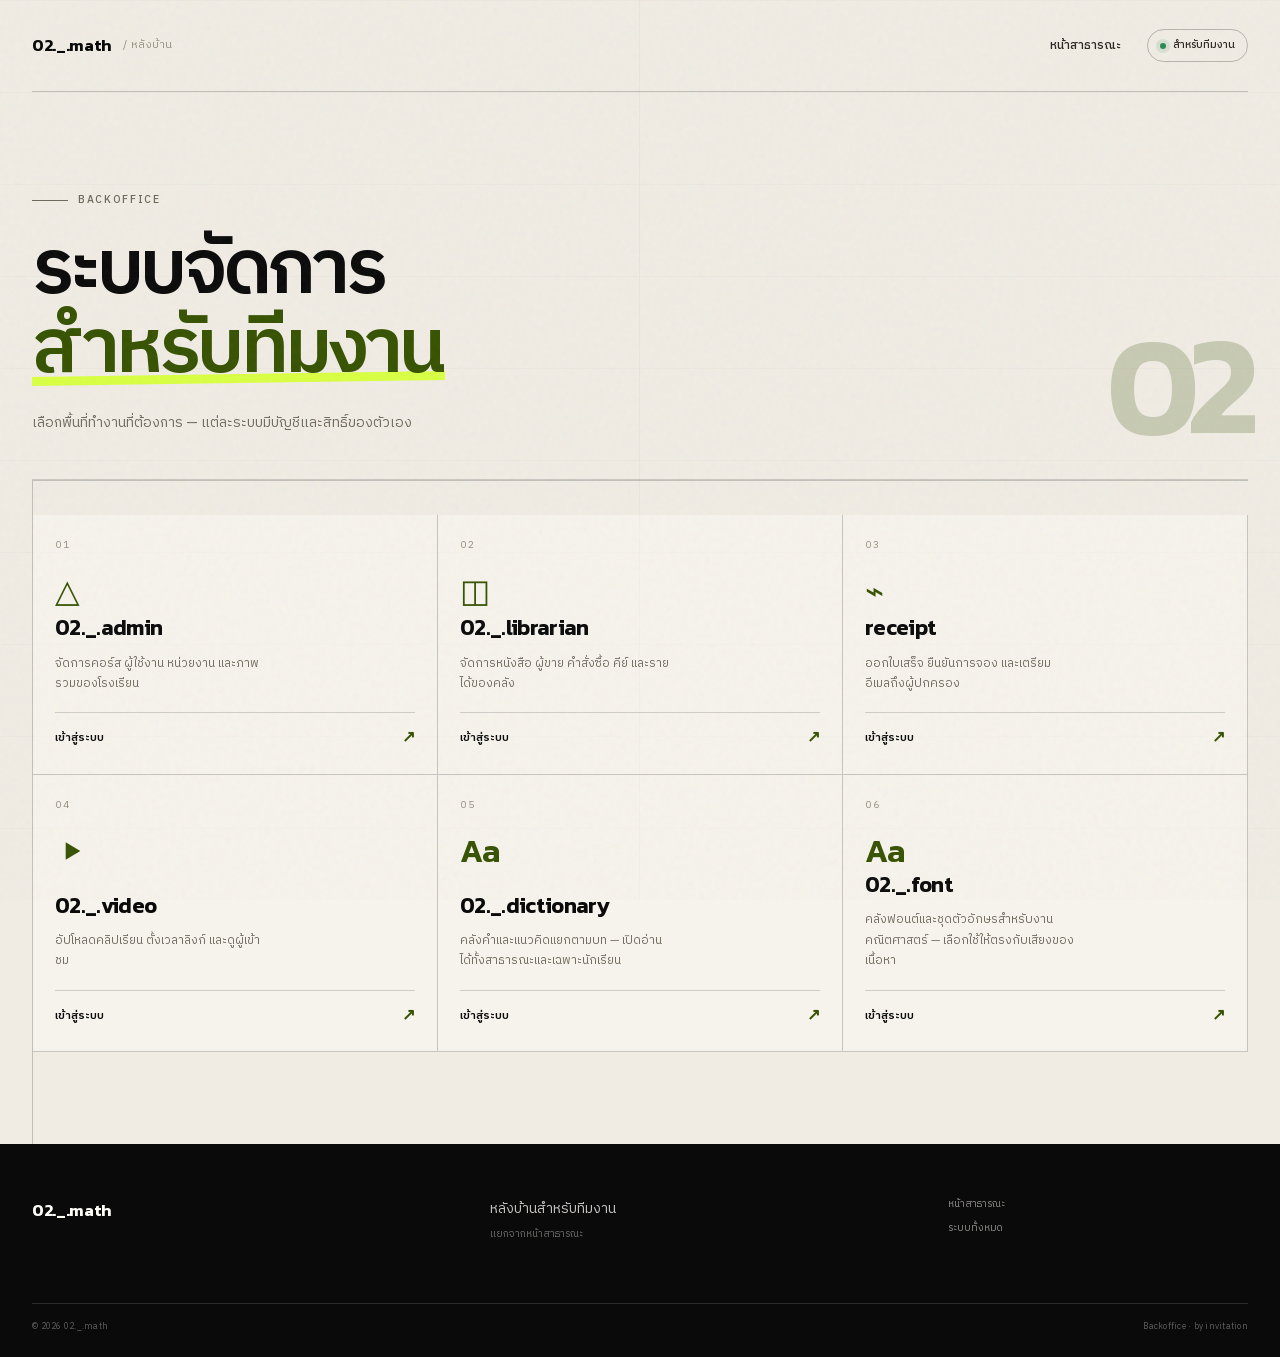
==== commit c652d3b9: "Remove public shortcut rail and add font to adjacent backoffice grid" ====
--- a/admin/index.html
+++ b/admin/index.html
@@ -10,7 +10,7 @@
   <link rel="apple-touch-icon" href="../Circle.jpg">
   <link rel="preload" href="../assets/fonts/ibm-plex-sans-thai-400-thai.woff2" as="font" type="font/woff2" crossorigin>
   <link rel="stylesheet" href="../styles.css?v=20261112f">
-  <link rel="stylesheet" href="./admin.css?v=20261115c">
+  <link rel="stylesheet" href="./admin.css?v=20261115d">
 </head>
 <body class="backoffice-page">
   <div class="grain" aria-hidden="true"></div>
@@ -64,11 +64,18 @@
         <p>อัปโหลดคลิปเรียน ตั้งเวลาลิงก์ และดูผู้เข้าชม</p>
         <span class="backoffice-card__link">เข้าสู่ระบบ <span aria-hidden="true">↗</span></span>
       </a>
-      <a class="backoffice-card backoffice-card--wide" href="https://dictionary.02math.com">
+      <a class="backoffice-card" href="https://dictionary.02math.com">
         <span class="backoffice-card__num">05</span>
         <span class="backoffice-card__glyph" aria-hidden="true">Aa</span>
         <h2>02._.dictionary</h2>
         <p>คลังคำและแนวคิดแยกตามบท — เปิดอ่านได้ทั้งสาธารณะและเฉพาะนักเรียน</p>
+        <span class="backoffice-card__link">เข้าสู่ระบบ <span aria-hidden="true">↗</span></span>
+      </a>
+      <a class="backoffice-card" href="https://font.02math.com" data-service="font">
+        <span class="backoffice-card__num">06</span>
+        <span class="backoffice-card__glyph" aria-hidden="true">Aa</span>
+        <h2>02._.font</h2>
+        <p>คลังฟอนต์และชุดตัวอักษรสำหรับงานคณิตศาสตร์ — เลือกใช้ให้ตรงกับเสียงของเนื้อหา</p>
         <span class="backoffice-card__link">เข้าสู่ระบบ <span aria-hidden="true">↗</span></span>
       </a>
     </section>
--- a/admin/admin.css
+++ b/admin/admin.css
@@ -33,3 +33,23 @@
 .backoffice-card__glyph svg { display:block; width:32px; height:32px; }
 
 .backoffice-card--wide { grid-column: 1 / -1; }
+
+/* Adjacent rectangular workspace frames — same rhythm as the public system grid */
+.backoffice-grid {
+  grid-template-columns: repeat(3, minmax(0, 1fr));
+  gap: 0;
+  border-top: 1px solid rgba(10,10,10,.2);
+  border-left: 1px solid rgba(10,10,10,.2);
+}
+.backoffice-card {
+  border: 0;
+  border-right: 1px solid rgba(10,10,10,.2);
+  border-bottom: 1px solid rgba(10,10,10,.2);
+  border-radius: 0;
+  background: rgba(255,253,248,.42);
+}
+.backoffice-card:hover { transform: none; }
+.backoffice-card--wide { grid-column: auto; }
+@media (max-width: 820px) {
+  .backoffice-grid { grid-template-columns: 1fr; }
+}
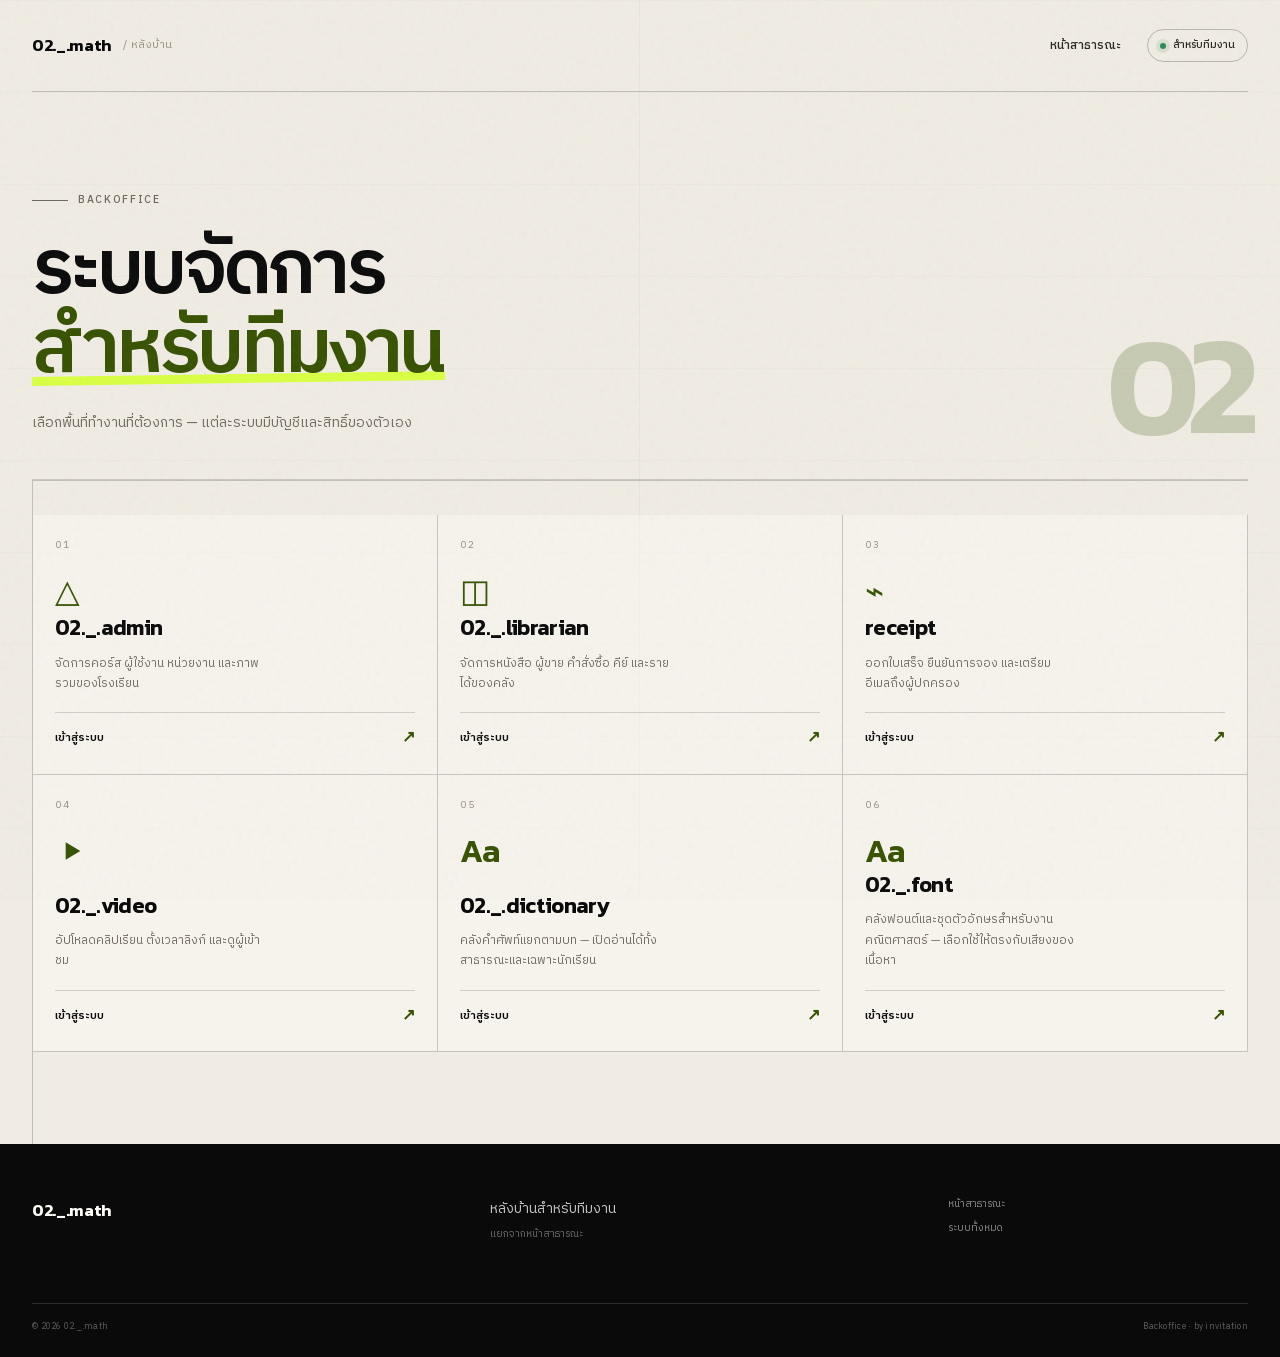
==== commit 94502b4d: "Simplify dictionary label to word library" ====
--- a/admin/index.html
+++ b/admin/index.html
@@ -68,7 +68,7 @@
         <span class="backoffice-card__num">05</span>
         <span class="backoffice-card__glyph" aria-hidden="true">Aa</span>
         <h2>02._.dictionary</h2>
-        <p>คลังคำและแนวคิดแยกตามบท — เปิดอ่านได้ทั้งสาธารณะและเฉพาะนักเรียน</p>
+        <p>คลังคำศัพท์แยกตามบท — เปิดอ่านได้ทั้งสาธารณะและเฉพาะนักเรียน</p>
         <span class="backoffice-card__link">เข้าสู่ระบบ <span aria-hidden="true">↗</span></span>
       </a>
       <a class="backoffice-card" href="https://font.02math.com" data-service="font">
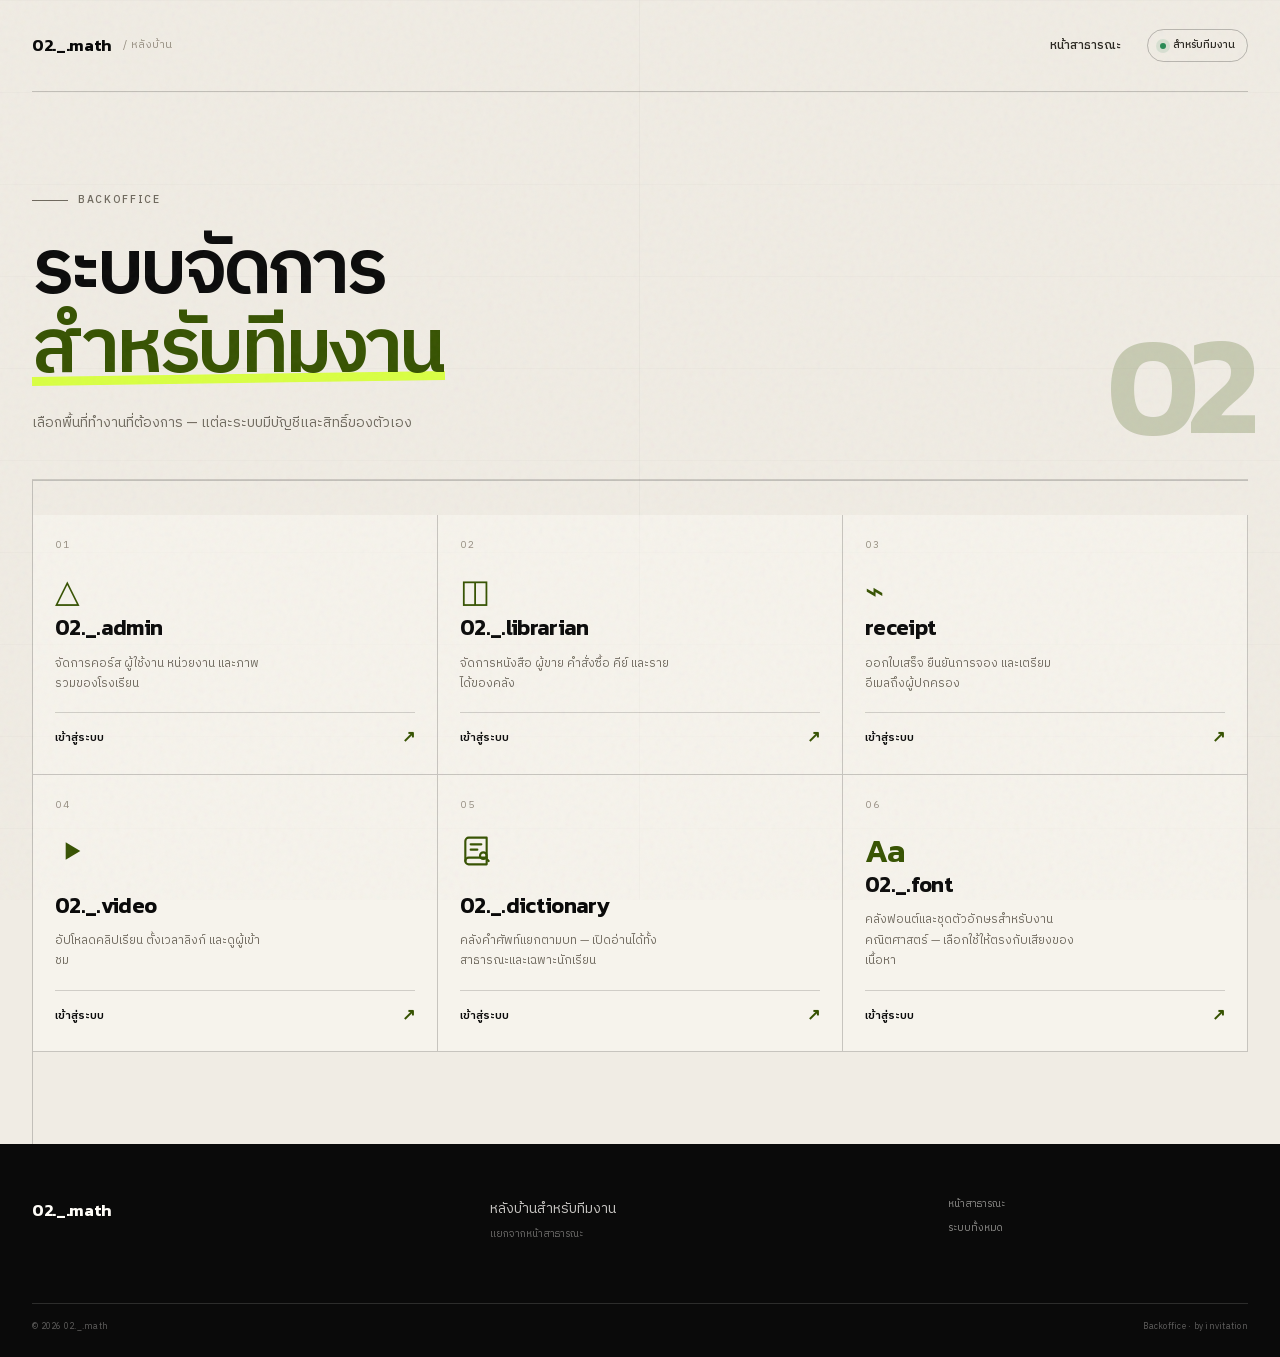
==== commit 705c3379: "Give dictionary its own book-search icon" ====
--- a/admin/index.html
+++ b/admin/index.html
@@ -66,7 +66,7 @@
       </a>
       <a class="backoffice-card" href="https://dictionary.02math.com">
         <span class="backoffice-card__num">05</span>
-        <span class="backoffice-card__glyph" aria-hidden="true">Aa</span>
+        <span class="backoffice-card__glyph" aria-hidden="true"><svg viewBox="0 0 24 24" width="32" height="32" fill="none" stroke="currentColor" stroke-width="1.6" stroke-linecap="round" stroke-linejoin="round"><path d="M4 19.5A2.5 2.5 0 0 1 6.5 17H20"/><path d="M6.5 2H20v20H6.5A2.5 2.5 0 0 1 4 19.5v-15A2.5 2.5 0 0 1 6.5 2z"/><path d="M8 7h8M8 11h5"/><circle cx="17.5" cy="15.5" r="2.5"/><path d="m19.3 17.3 2.2 2.2"/></svg></span>
         <h2>02._.dictionary</h2>
         <p>คลังคำศัพท์แยกตามบท — เปิดอ่านได้ทั้งสาธารณะและเฉพาะนักเรียน</p>
         <span class="backoffice-card__link">เข้าสู่ระบบ <span aria-hidden="true">↗</span></span>
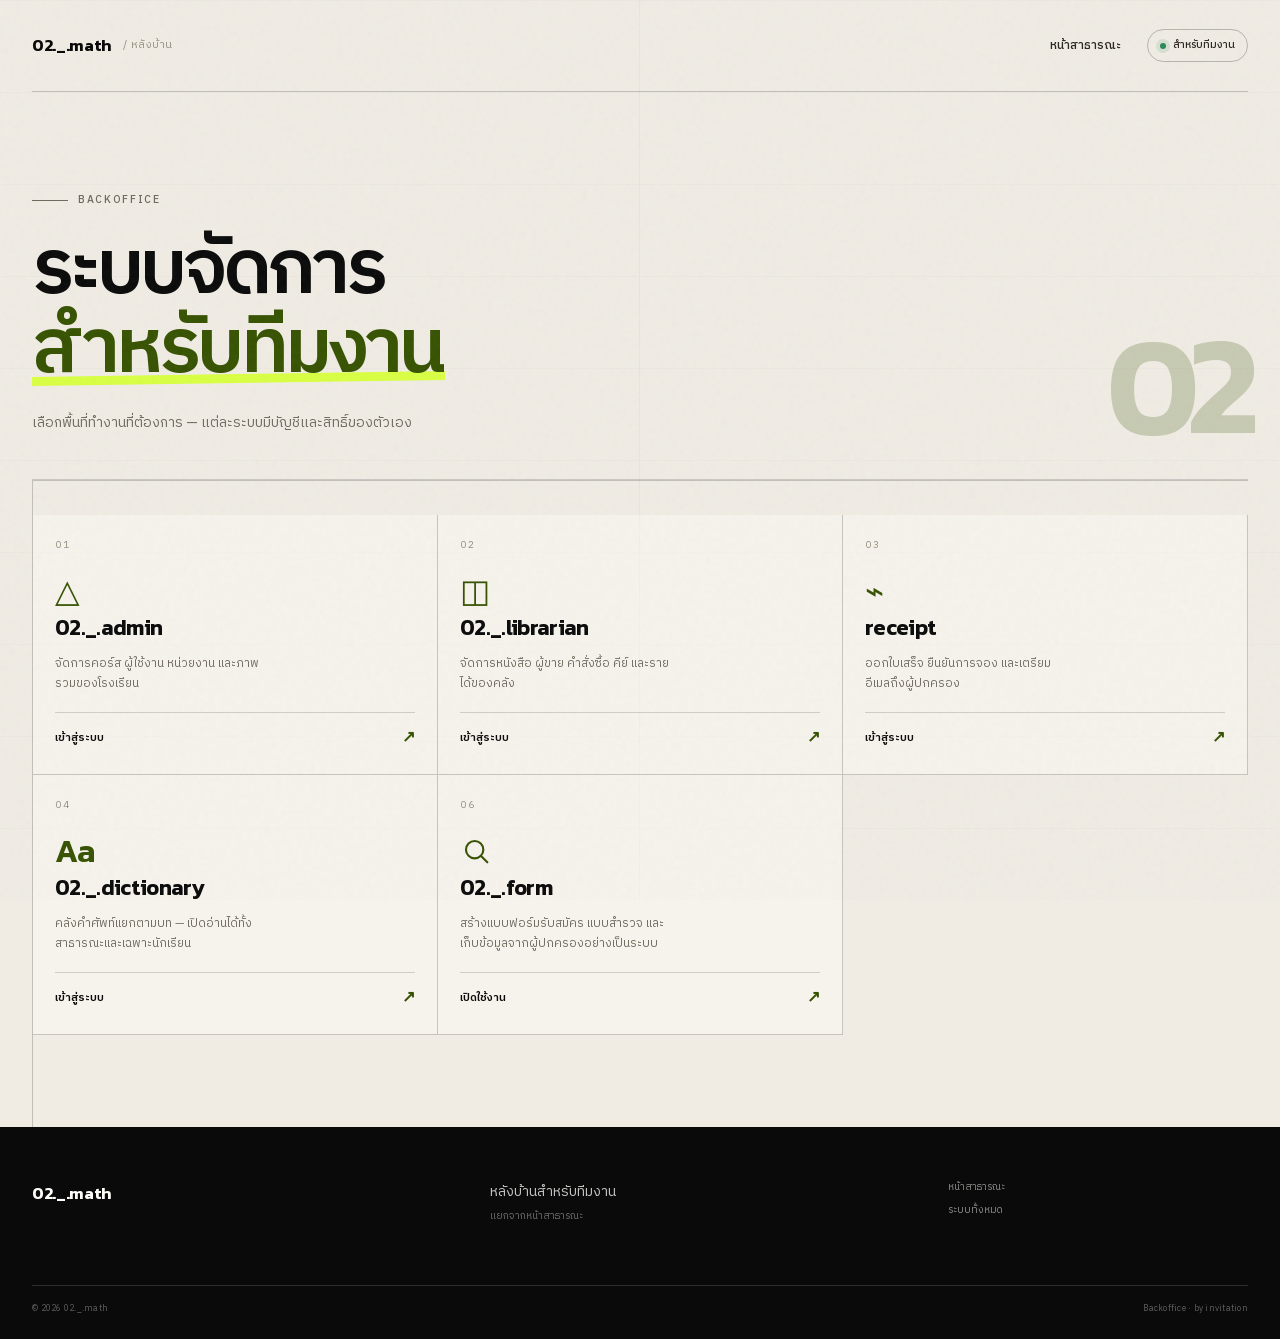
==== commit 7912ef28: "Correct backoffice card to form and align icons" ====
--- a/admin/index.html
+++ b/admin/index.html
@@ -59,24 +59,17 @@
       </a>
       <a class="backoffice-card" href="https://videos.02math.com">
         <span class="backoffice-card__num">04</span>
-        <span class="backoffice-card__glyph" aria-hidden="true"><svg viewBox="0 0 24 24" width="32" height="32" fill="currentColor" focusable="false"><path d="M8 5.4v13.2L19 12z"/></svg></span>
-        <h2>02._.video</h2>
-        <p>อัปโหลดคลิปเรียน ตั้งเวลาลิงก์ และดูผู้เข้าชม</p>
-        <span class="backoffice-card__link">เข้าสู่ระบบ <span aria-hidden="true">↗</span></span>
-      </a>
-      <a class="backoffice-card" href="https://dictionary.02math.com">
-        <span class="backoffice-card__num">05</span>
-        <span class="backoffice-card__glyph" aria-hidden="true"><svg viewBox="0 0 24 24" width="32" height="32" fill="none" stroke="currentColor" stroke-width="1.6" stroke-linecap="round" stroke-linejoin="round"><path d="M4 19.5A2.5 2.5 0 0 1 6.5 17H20"/><path d="M6.5 2H20v20H6.5A2.5 2.5 0 0 1 4 19.5v-15A2.5 2.5 0 0 1 6.5 2z"/><path d="M8 7h8M8 11h5"/><circle cx="17.5" cy="15.5" r="2.5"/><path d="m19.3 17.3 2.2 2.2"/></svg></span>
+        <span class="backoffice-card__glyph" aria-hidden="true">Aa</span>
         <h2>02._.dictionary</h2>
         <p>คลังคำศัพท์แยกตามบท — เปิดอ่านได้ทั้งสาธารณะและเฉพาะนักเรียน</p>
         <span class="backoffice-card__link">เข้าสู่ระบบ <span aria-hidden="true">↗</span></span>
       </a>
-      <a class="backoffice-card" href="https://font.02math.com" data-service="font">
+      <a class="backoffice-card" href="https://08wxch.github.io/02._.mock/form/" data-service="form">
         <span class="backoffice-card__num">06</span>
-        <span class="backoffice-card__glyph" aria-hidden="true">Aa</span>
-        <h2>02._.font</h2>
-        <p>คลังฟอนต์และชุดตัวอักษรสำหรับงานคณิตศาสตร์ — เลือกใช้ให้ตรงกับเสียงของเนื้อหา</p>
-        <span class="backoffice-card__link">เข้าสู่ระบบ <span aria-hidden="true">↗</span></span>
+        <span class="backoffice-card__glyph" aria-hidden="true"><svg viewBox="0 0 24 24" width="32" height="32" fill="none" stroke="currentColor" stroke-width="1.6" stroke-linecap="round" stroke-linejoin="round"><circle cx="11" cy="11" r="6.5"/><path d="m16 16 4.5 4.5"/></svg></span>
+        <h2>02._.form</h2>
+        <p>สร้างแบบฟอร์มรับสมัคร แบบสำรวจ และเก็บข้อมูลจากผู้ปกครองอย่างเป็นระบบ</p>
+        <span class="backoffice-card__link">เปิดใช้งาน <span aria-hidden="true">↗</span></span>
       </a>
     </section>
   </main>
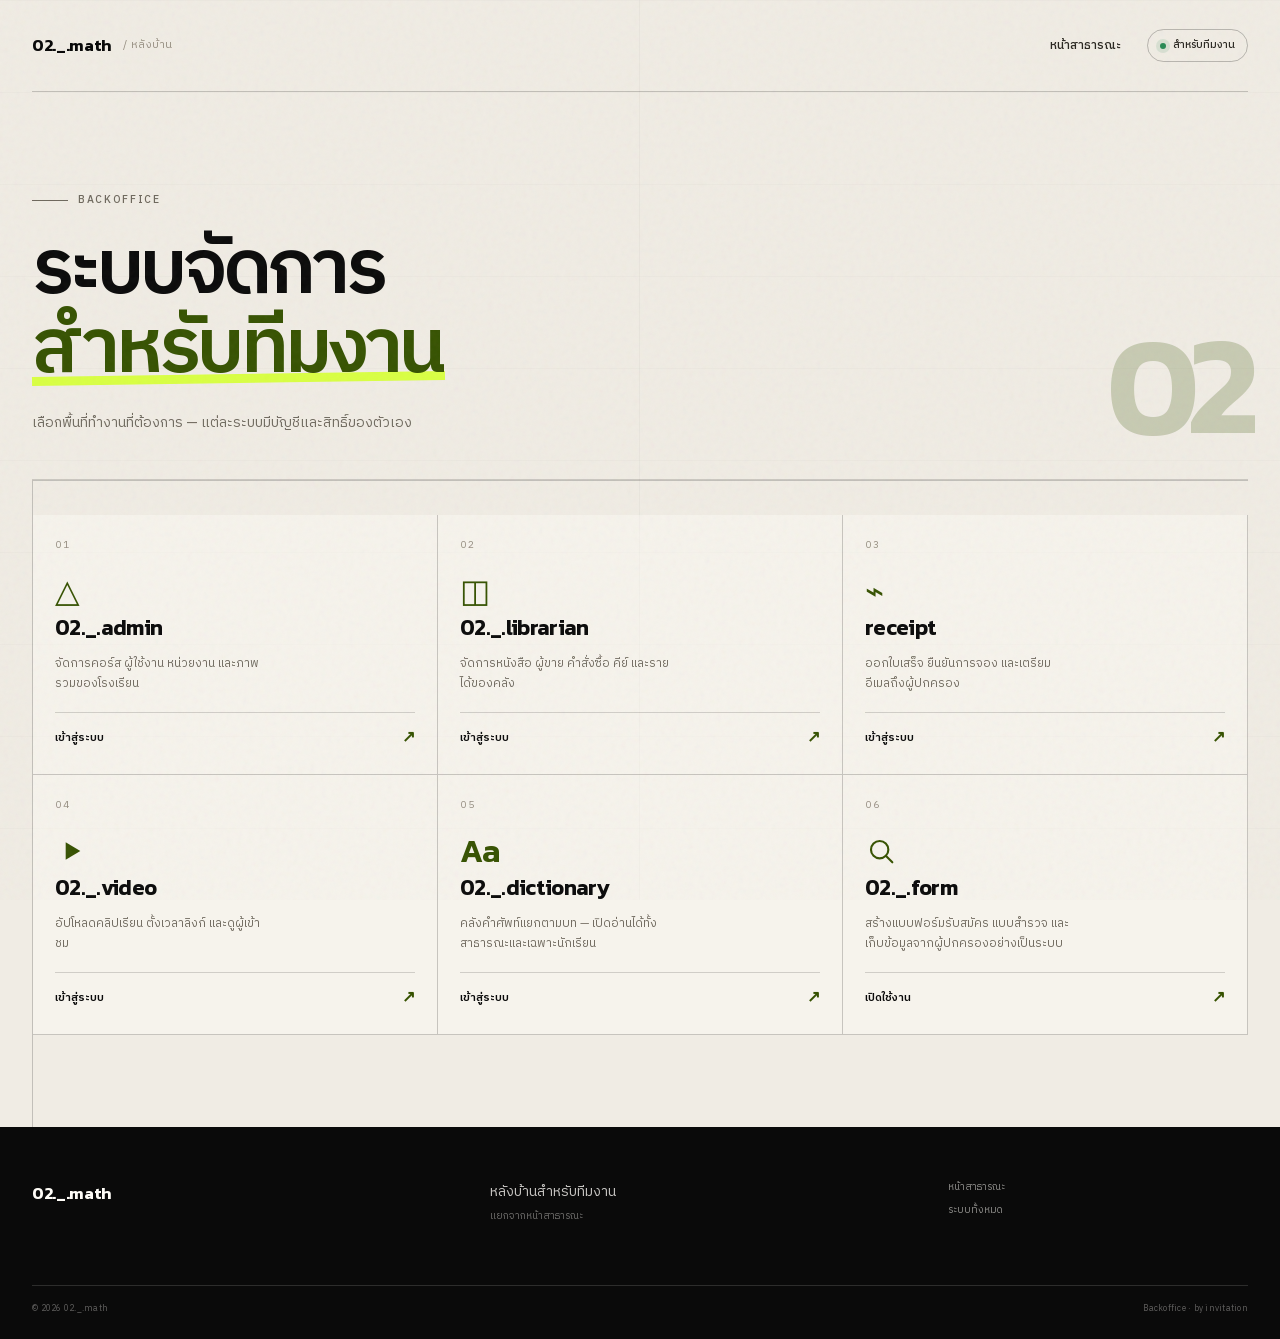
==== commit 0ab5d16c: "Restore video and dictionary cards in backoffice" ====
--- a/admin/index.html
+++ b/admin/index.html
@@ -59,6 +59,13 @@
       </a>
       <a class="backoffice-card" href="https://videos.02math.com">
         <span class="backoffice-card__num">04</span>
+        <span class="backoffice-card__glyph" aria-hidden="true"><svg viewBox="0 0 24 24" width="32" height="32" fill="currentColor" focusable="false"><path d="M8 5.4v13.2L19 12z"/></svg></span>
+        <h2>02._.video</h2>
+        <p>อัปโหลดคลิปเรียน ตั้งเวลาลิงก์ และดูผู้เข้าชม</p>
+        <span class="backoffice-card__link">เข้าสู่ระบบ <span aria-hidden="true">↗</span></span>
+      </a>
+      <a class="backoffice-card" href="https://dictionary.02math.com">
+        <span class="backoffice-card__num">05</span>
         <span class="backoffice-card__glyph" aria-hidden="true">Aa</span>
         <h2>02._.dictionary</h2>
         <p>คลังคำศัพท์แยกตามบท — เปิดอ่านได้ทั้งสาธารณะและเฉพาะนักเรียน</p>
